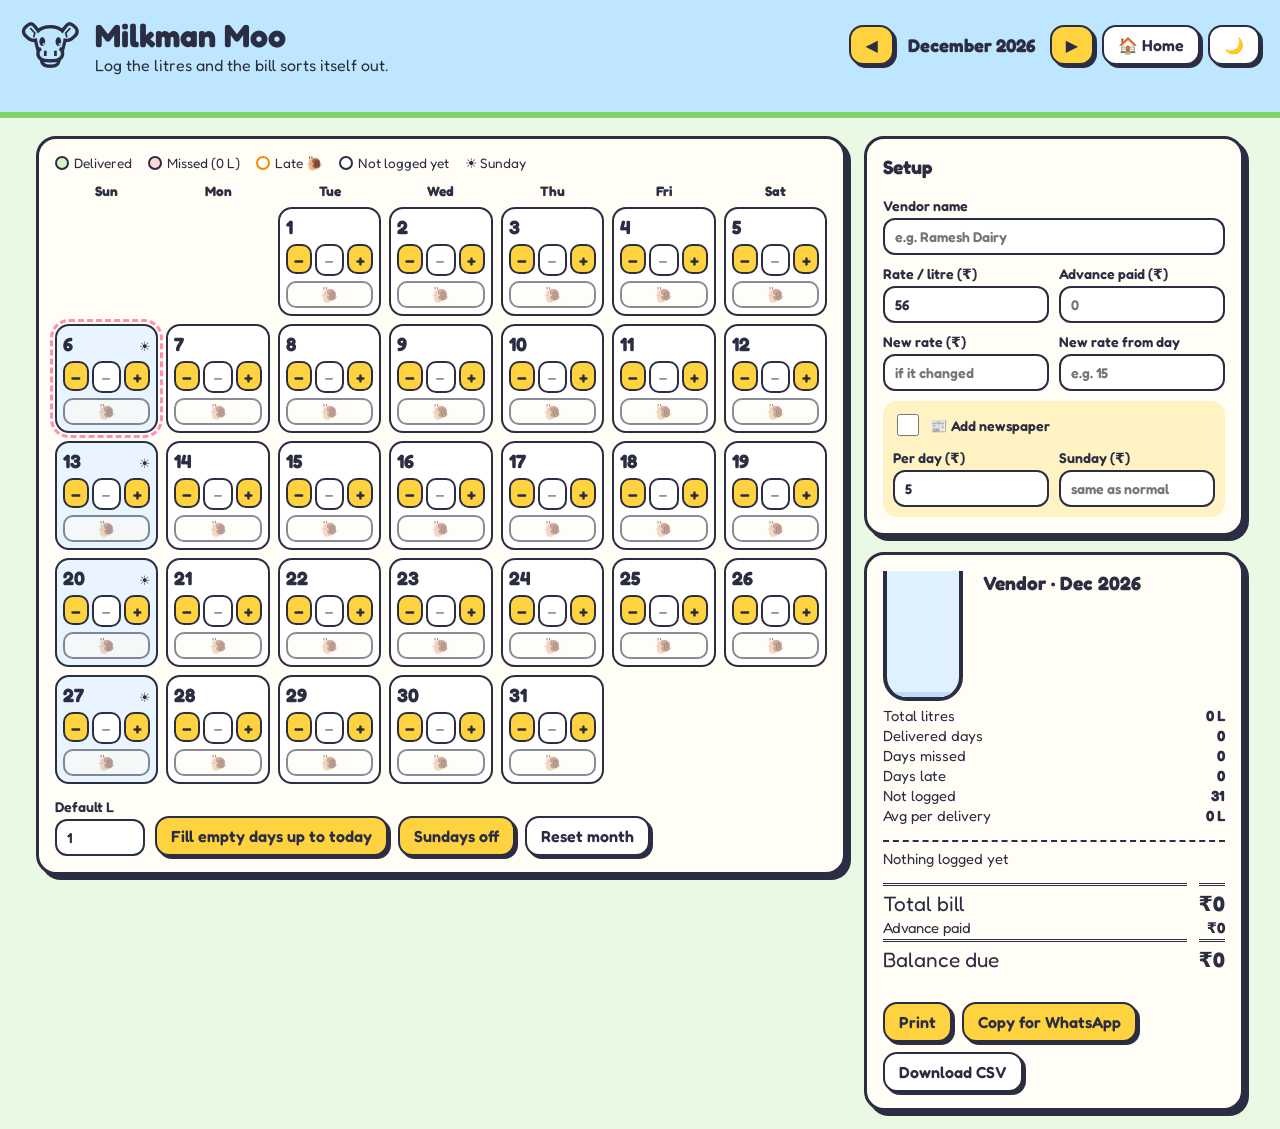
==== calculator.html @ 5333dde2 "Initial project setup" ====
<!DOCTYPE html>
<html lang="en" data-theme="light">
<head>
<meta charset="UTF-8">
<meta name="viewport" content="width=device-width, initial-scale=1">
<title>Milkman Moo - Monthly Bill Calculator</title>
<link href="https://fonts.googleapis.com/css2?family=Fredoka:wght@400;600;700&display=swap" rel="stylesheet">
<link rel="stylesheet" href="css/style.css">
</head>
<body>
<header>
  <div class="hin">
    <div id="cow" class="cow" aria-hidden="true">🐮</div>
    <div><h1>Milkman Moo</h1><p id="mood">Log the litres and the bill sorts itself out.</p></div>
    <nav class="mn">
      <button id="prev" aria-label="Previous month">◀</button>
      <strong id="monthLabel"></strong>
      <button id="next" aria-label="Next month">▶</button>
      <a class="btnlink" href="index.html">🏠 Home</a>
      <button id="theme" class="ghost" aria-label="Toggle dark mode">🌙</button>
    </nav>
  </div>
  <div class="bike" aria-hidden="true">🚲🥛</div>
</header>

<main>
<section class="card">
  <div class="legend noprint">
    <span><i class="dot ok"></i>Delivered</span><span><i class="dot miss"></i>Missed (0 L)</span>
    <span><i class="dot late"></i>Late 🐌</span><span><i class="dot"></i>Not logged yet</span><span>☀️ Sunday</span>
  </div>
  <div id="cal" class="cal"></div>
  <div class="btns noprint">
    <label class="inl">Default L<input id="defL" type="number" min="0" step="0.5" value="1"></label>
    <button id="fill">Fill empty days up to today</button>
    <button id="sundays">Sundays off</button>
    <button id="reset" class="ghost">Reset month</button>
  </div>
</section>

<aside>
  <section class="card settings noprint">
    <h2>Setup</h2>
    <label class="wide">Vendor name<input id="vendor" placeholder="e.g. Ramesh Dairy"></label>
    <label>Rate / litre (₹)<input id="rate" type="number" min="0" step="0.5" value="56"></label>
    <label>Advance paid (₹)<input id="advance" type="number" min="0" placeholder="0"></label>
    <label>New rate (₹)<input id="newRate" type="number" min="0" step="0.5" placeholder="if it changed"></label>
    <label>New rate from day<input id="newFrom" type="number" min="1" max="31" placeholder="e.g. 15"></label>
    <div class="paper wide">
      <label class="chk"><input id="paperOn" type="checkbox"> 📰 Add newspaper</label>
      <label>Per day (₹)<input id="paperRate" type="number" min="0" step="0.5" value="5"></label>
      <label>Sunday (₹)<input id="sunRate" type="number" min="0" step="0.5" placeholder="same as normal"></label>
    </div>
  </section>

  <section class="card bill">
    <div class="glass" aria-hidden="true"><div id="milk"></div></div>
    <div class="receipt">
      <h2 id="billTitle">Bill</h2>
      <dl class="stats">
        <dt>Total litres</dt><dd id="tLitres">0</dd>
        <dt>Delivered days</dt><dd id="tDel">0</dd>
        <dt>Days missed</dt><dd id="tMiss">0</dd>
        <dt>Days late</dt><dd id="tLate">0</dd>
        <dt>Not logged</dt><dd id="tPend">0</dd>
        <dt>Avg per delivery</dt><dd id="tAvg">0 L</dd>
      </dl>
      <dl id="lines" class="lines"></dl>
      <dl>
        <dt class="big">Total bill</dt><dd class="big" id="tTotal">₹0</dd>
        <dt>Advance paid</dt><dd id="tAdv">₹0</dd>
        <dt class="big">Balance due</dt><dd class="big" id="tDue">₹0</dd>
      </dl>
    </div>
    <div class="btns noprint wide">
      <button id="print">Print</button>
      <button id="copy">Copy for WhatsApp</button>
      <button id="csv" class="ghost">Download CSV</button>
      <p id="toast"></p>
    </div>
  </section>
</aside>
</main>
<script src="js/app.js"></script>
</body>
</html>
---- css/style.css ----
:root{--page:#e9f9e4;--sky:#bfe6ff;--grass:#7fd36b;--card:#fffdf5;--field:#fff;--ink:#2b2d42;--sun:#ffd23f;--pink:#ff8fab;--ok:#d4f5cc;--miss:#ffd6d6;--late:#f08c00;--paperbg:#fff3c4;--sunbg:#e8f4ff}
[data-theme=dark]{--page:#14172b;--sky:#232a55;--grass:#3e8f3a;--card:#1e2240;--field:#2a2f55;--ink:#f3f1e7;--ok:#24472a;--miss:#5a2630;--paperbg:#3b3520;--sunbg:#26335a}
*{box-sizing:border-box}
body{margin:0;font-family:'Fredoka',system-ui,sans-serif;color:var(--ink);background:var(--page)}
header{position:relative;overflow:hidden;background:var(--sky);border-bottom:6px solid var(--grass);padding:14px 20px 36px}
.hin{max-width:1240px;margin:0 auto;display:flex;align-items:center;gap:14px;flex-wrap:wrap;position:relative;z-index:1}
h1{margin:0;font-size:2rem}h2{margin:0 0 8px;font-size:1.2rem}header p{margin:0}
.cow{font-size:3.2rem;animation:wob 2.4s ease-in-out infinite}
.mn{margin-left:auto;display:flex;align-items:center;gap:8px}
#monthLabel{min-width:140px;text-align:center;font-size:1.15rem}
.bike{position:absolute;left:100%;bottom:2px;font-size:2rem;animation:ride 14s linear infinite}
@keyframes wob{50%{transform:rotate(-8deg) scale(1.08)}}
@keyframes ride{to{transform:translateX(-120vw)}}
main{max-width:1240px;margin:18px auto;padding:0 16px;display:grid;gap:18px;align-items:start}
aside{display:grid;gap:16px;order:-1}
.card{background:var(--card);border:3px solid var(--ink);border-radius:20px;box-shadow:5px 5px 0 var(--ink);padding:16px}
label{display:grid;gap:4px;font-weight:600;font-size:.88rem}
input{font:inherit;color:var(--ink);padding:8px 10px;border:2.5px solid var(--ink);border-radius:12px;background:var(--field);width:100%}
input:focus-visible,button:focus-visible{outline:3px solid var(--pink);outline-offset:2px}
button{font:inherit;font-weight:600;color:#2b2d42;padding:8px 14px;border:2.5px solid var(--ink);border-radius:14px;background:var(--sun);cursor:pointer;box-shadow:3px 3px 0 var(--ink);transition:transform .1s}
button:active{transform:translate(2px,2px);box-shadow:1px 1px 0 var(--ink)}
button.ghost{background:var(--field);color:var(--ink)}
.settings{display:grid;grid-template-columns:1fr 1fr;gap:10px}
.settings h2,.wide{grid-column:1/-1}
.paper{display:grid;grid-template-columns:1fr 1fr;gap:10px;background:var(--paperbg);border-radius:14px;padding:10px}
.chk{display:flex;align-items:center;gap:8px;grid-column:1/-1}.chk input{width:22px;height:22px}
.btns{display:flex;flex-wrap:wrap;gap:10px;align-items:end;margin-top:14px}
.inl{width:90px}
.legend{display:flex;flex-wrap:wrap;gap:6px 16px;font-size:.85rem;margin-bottom:12px}
.dot{display:inline-block;width:14px;height:14px;border-radius:50%;border:2px solid var(--ink);margin-right:5px;vertical-align:-2px;background:var(--field)}
.dot.ok{background:var(--ok)}.dot.miss{background:var(--miss)}.dot.late{background:var(--field);border-color:var(--late)}
.cal{display:grid;grid-template-columns:repeat(auto-fill,minmax(130px,1fr));gap:8px}
.wd{display:none}
.day{background:var(--field);border:2.5px solid var(--ink);border-radius:14px;padding:6px;display:grid;gap:5px}
.day.sun{background:var(--sunbg)}
.day.ok{background:var(--ok)}.day.miss{background:var(--miss)}
.day.late{border-color:var(--late);box-shadow:inset 0 0 0 2px var(--late)}
.day.today{outline:3px dashed var(--pink);outline-offset:2px}
.dh{display:flex;justify-content:space-between;align-items:baseline;font-size:.8rem}.dn{font-size:1.2rem;font-weight:700}
.st{display:grid;grid-template-columns:26px 1fr 26px;gap:3px}
.st button{padding:0;height:30px;box-shadow:none;border-radius:10px;font-size:1.1rem}
.st input{padding:4px;text-align:center;border-radius:10px;-moz-appearance:textfield}
.st input::-webkit-inner-spin-button{display:none}
.tg{display:flex;gap:6px}
.tg .t{flex:1;padding:2px;box-shadow:none;border-radius:10px;background:var(--card);opacity:.55;font-size:.95rem}
.tg .t.on{opacity:1;background:var(--sun)}
.tg .t[data-a=late].on{background:#ffcf99}
body:not(.paperOn) .tp{display:none}
.bill{display:grid;grid-template-columns:84px 1fr;gap:6px 16px}
.glass{width:80px;height:130px;border:4px solid var(--ink);border-top:none;border-radius:0 0 24px 24px;overflow:hidden;display:flex;align-items:flex-end;background:#dff0ff}
#milk{width:100%;height:0;background:#fff;border-top:5px solid #bcdcf5;transition:height .6s cubic-bezier(.3,1.5,.5,1)}
dl{display:grid;grid-template-columns:1fr auto;gap:3px 12px;margin:0 0 10px;font-size:.92rem}
dd{margin:0;font-weight:700;text-align:right}
.lines{border-top:2px dashed var(--ink);padding-top:8px}
.big{font-size:1.3rem;border-top:3px double var(--ink);padding-top:5px}
.stats{grid-column:1/-1}
.bill .receipt{display:contents}
.bill h2{grid-column:2}.bill .stats{grid-column:1/-1}.bill .lines,.bill dl{grid-column:1/-1}
#toast{margin:0;font-weight:600;font-size:.9rem}
.pop{animation:pop .4s}
@keyframes pop{50%{transform:scale(1.25)}}
.cf{position:fixed;top:-40px;font-size:1.6rem;z-index:9;animation:fall 2.4s linear forwards}
@keyframes fall{to{transform:translateY(115vh) rotate(360deg)}}
@media(min-width:1100px){
 main{grid-template-columns:1fr 380px}
 aside{order:0;position:sticky;top:12px}
 .cal{grid-template-columns:repeat(7,1fr)}
 .wd{display:block;text-align:center;font-size:.85rem}
 .day.first{grid-column-start:var(--c)}
 .dw{display:none}
}
@media(prefers-reduced-motion:reduce){*{animation:none!important;transition:none!important}}
@media print{body{background:#fff}header,.noprint,.settings,.cal{display:none!important}main{display:block}aside{position:static}.card{box-shadow:none}}
.btnlink{font-weight:600;padding:8px 14px;border:2.5px solid var(--ink);border-radius:14px;background:var(--field);color:var(--ink);text-decoration:none;box-shadow:3px 3px 0 var(--ink)}
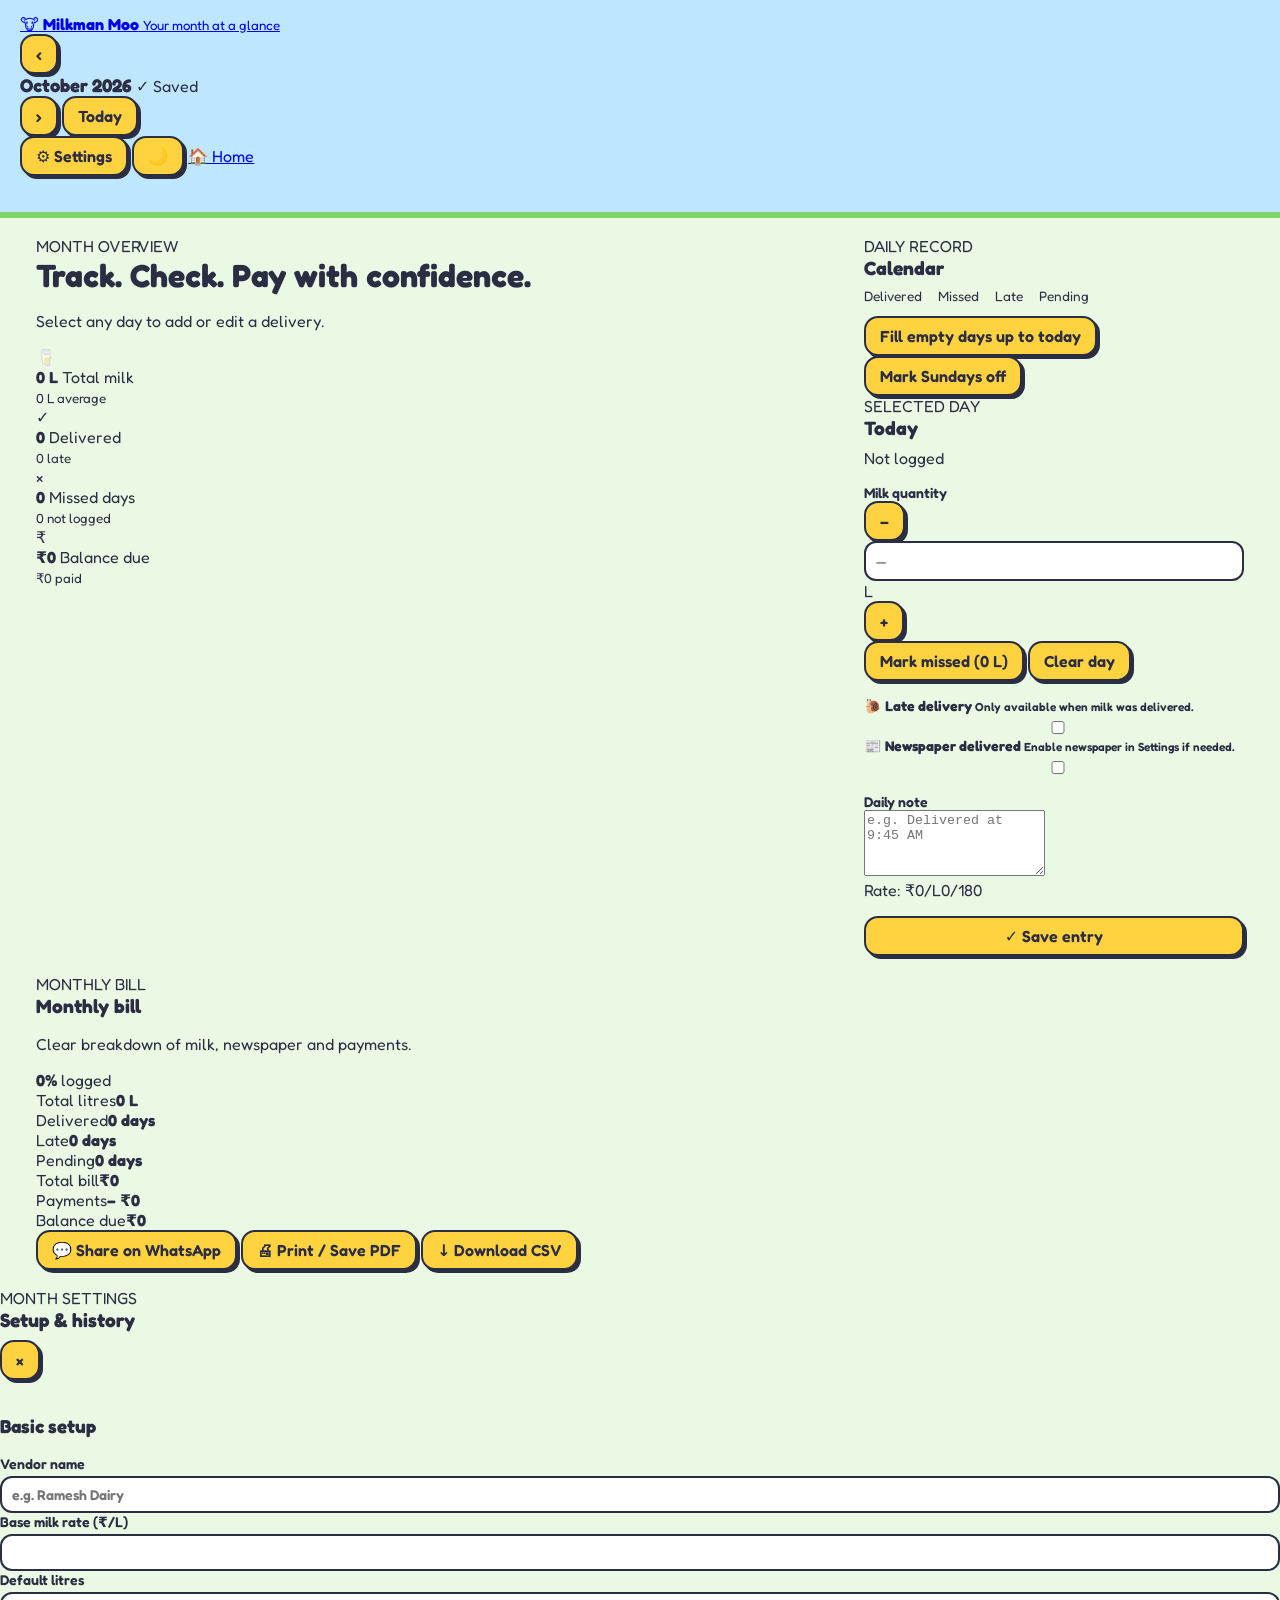
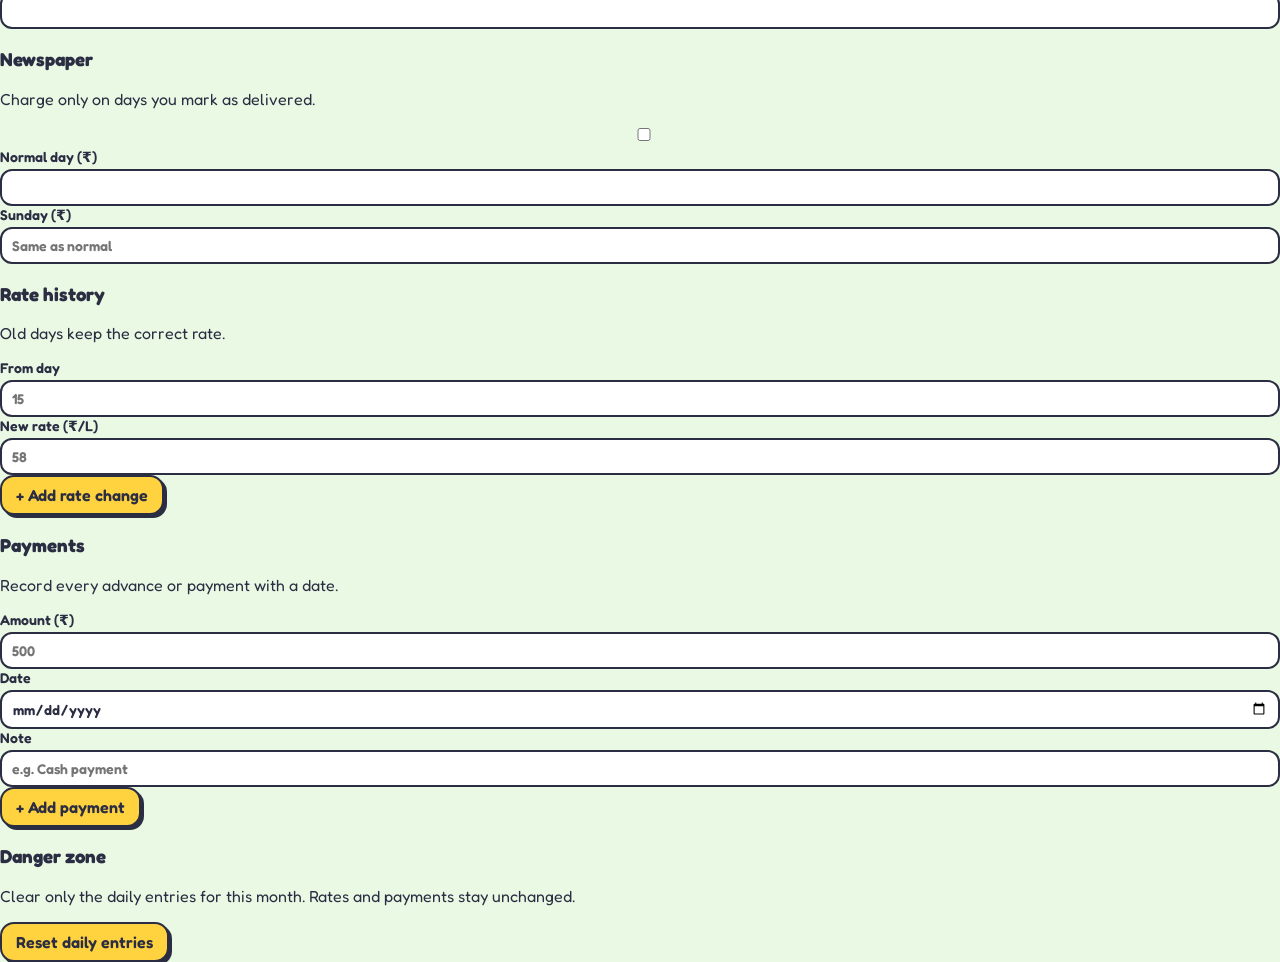
==== commit 279353fd: "Add files via upload" ====
--- a/calculator.html
+++ b/calculator.html
@@ -1,86 +1,311 @@
 <!DOCTYPE html>
 <html lang="en" data-theme="light">
 <head>
-<meta charset="UTF-8">
-<meta name="viewport" content="width=device-width, initial-scale=1">
-<title>Milkman Moo - Monthly Bill Calculator</title>
-<link href="https://fonts.googleapis.com/css2?family=Fredoka:wght@400;600;700&display=swap" rel="stylesheet">
-<link rel="stylesheet" href="css/style.css">
+  <meta charset="UTF-8">
+  <meta name="viewport" content="width=device-width, initial-scale=1">
+  <meta name="description" content="Track daily milk deliveries, newspaper charges, payments and monthly bills.">
+  <title>Milkman Moo - Monthly Bill Calculator</title>
+  <link href="https://fonts.googleapis.com/css2?family=Fredoka:wght@400;500;600;700&display=swap" rel="stylesheet">
+  <link rel="stylesheet" href="css/style.css">
+  <link rel="stylesheet" href="css/calculator.css">
 </head>
-<body>
-<header>
-  <div class="hin">
-    <div id="cow" class="cow" aria-hidden="true">🐮</div>
-    <div><h1>Milkman Moo</h1><p id="mood">Log the litres and the bill sorts itself out.</p></div>
-    <nav class="mn">
-      <button id="prev" aria-label="Previous month">◀</button>
-      <strong id="monthLabel"></strong>
-      <button id="next" aria-label="Next month">▶</button>
-      <a class="btnlink" href="index.html">🏠 Home</a>
-      <button id="theme" class="ghost" aria-label="Toggle dark mode">🌙</button>
-    </nav>
-  </div>
-  <div class="bike" aria-hidden="true">🚲🥛</div>
-</header>
-
-<main>
-<section class="card">
-  <div class="legend noprint">
-    <span><i class="dot ok"></i>Delivered</span><span><i class="dot miss"></i>Missed (0 L)</span>
-    <span><i class="dot late"></i>Late 🐌</span><span><i class="dot"></i>Not logged yet</span><span>☀️ Sunday</span>
-  </div>
-  <div id="cal" class="cal"></div>
-  <div class="btns noprint">
-    <label class="inl">Default L<input id="defL" type="number" min="0" step="0.5" value="1"></label>
-    <button id="fill">Fill empty days up to today</button>
-    <button id="sundays">Sundays off</button>
-    <button id="reset" class="ghost">Reset month</button>
-  </div>
-</section>
-
-<aside>
-  <section class="card settings noprint">
-    <h2>Setup</h2>
-    <label class="wide">Vendor name<input id="vendor" placeholder="e.g. Ramesh Dairy"></label>
-    <label>Rate / litre (₹)<input id="rate" type="number" min="0" step="0.5" value="56"></label>
-    <label>Advance paid (₹)<input id="advance" type="number" min="0" placeholder="0"></label>
-    <label>New rate (₹)<input id="newRate" type="number" min="0" step="0.5" placeholder="if it changed"></label>
-    <label>New rate from day<input id="newFrom" type="number" min="1" max="31" placeholder="e.g. 15"></label>
-    <div class="paper wide">
-      <label class="chk"><input id="paperOn" type="checkbox"> 📰 Add newspaper</label>
-      <label>Per day (₹)<input id="paperRate" type="number" min="0" step="0.5" value="5"></label>
-      <label>Sunday (₹)<input id="sunRate" type="number" min="0" step="0.5" placeholder="same as normal"></label>
+<body class="calculator-page">
+
+  <header class="app-header noprint">
+    <div class="app-header-inner">
+      <a class="app-brand" href="index.html" aria-label="Milkman Moo home">
+        <span class="app-brand-icon">🐮</span>
+        <span>
+          <strong>Milkman Moo</strong>
+          <small id="moodText">Your month at a glance</small>
+        </span>
+      </a>
+
+      <div class="month-switcher" aria-label="Month navigation">
+        <button id="prevMonth" class="icon-btn" type="button" title="Previous month">‹</button>
+        <div class="month-title-wrap">
+          <strong id="monthLabel">October 2026</strong>
+          <span id="saveStatus" class="save-status">✓ Saved</span>
+        </div>
+        <button id="nextMonth" class="icon-btn" type="button" title="Next month">›</button>
+        <button id="todayBtn" class="soft-btn" type="button">Today</button>
+      </div>
+
+      <nav class="header-actions" aria-label="Calculator actions">
+        <button id="settingsBtn" class="soft-btn" type="button" title="Open settings">⚙ Settings</button>
+        <button id="themeBtn" class="icon-btn" type="button" title="Toggle dark mode">🌙</button>
+        <a class="soft-link" href="index.html">🏠 Home</a>
+      </nav>
     </div>
-  </section>
-
-  <section class="card bill">
-    <div class="glass" aria-hidden="true"><div id="milk"></div></div>
-    <div class="receipt">
-      <h2 id="billTitle">Bill</h2>
-      <dl class="stats">
-        <dt>Total litres</dt><dd id="tLitres">0</dd>
-        <dt>Delivered days</dt><dd id="tDel">0</dd>
-        <dt>Days missed</dt><dd id="tMiss">0</dd>
-        <dt>Days late</dt><dd id="tLate">0</dd>
-        <dt>Not logged</dt><dd id="tPend">0</dd>
-        <dt>Avg per delivery</dt><dd id="tAvg">0 L</dd>
-      </dl>
-      <dl id="lines" class="lines"></dl>
-      <dl>
-        <dt class="big">Total bill</dt><dd class="big" id="tTotal">₹0</dd>
-        <dt>Advance paid</dt><dd id="tAdv">₹0</dd>
-        <dt class="big">Balance due</dt><dd class="big" id="tDue">₹0</dd>
-      </dl>
+  </header>
+
+  <main class="app-shell">
+
+    <section class="overview-section" aria-labelledby="overviewTitle">
+      <div class="section-heading-row">
+        <div>
+          <span class="eyebrow">MONTH OVERVIEW</span>
+          <h1 id="overviewTitle">Track. Check. Pay with confidence.</h1>
+        </div>
+        <p id="overviewHint">Select any day to add or edit a delivery.</p>
+      </div>
+
+      <div class="summary-grid">
+        <article class="summary-card summary-milk">
+          <span class="summary-icon">🥛</span>
+          <div>
+            <strong id="summaryLitres">0 L</strong>
+            <span>Total milk</span>
+          </div>
+          <small id="summaryAvg">0 L average</small>
+        </article>
+
+        <article class="summary-card summary-delivered">
+          <span class="summary-icon">✓</span>
+          <div>
+            <strong id="summaryDelivered">0</strong>
+            <span>Delivered</span>
+          </div>
+          <small id="summaryLate">0 late</small>
+        </article>
+
+        <article class="summary-card summary-missed">
+          <span class="summary-icon">×</span>
+          <div>
+            <strong id="summaryMissed">0</strong>
+            <span>Missed days</span>
+          </div>
+          <small id="summaryPending">0 not logged</small>
+        </article>
+
+        <article class="summary-card summary-balance">
+          <span class="summary-icon">₹</span>
+          <div>
+            <strong id="summaryBalance">₹0</strong>
+            <span id="summaryBalanceLabel">Balance due</span>
+          </div>
+          <small id="summaryPayments">₹0 paid</small>
+        </article>
+      </div>
+    </section>
+
+    <section class="workspace-grid">
+      <section class="panel calendar-panel">
+        <div class="panel-head">
+          <div>
+            <span class="eyebrow">DAILY RECORD</span>
+            <h2>Calendar</h2>
+          </div>
+          <div class="legend" aria-label="Calendar legend">
+            <span><i class="legend-dot delivered"></i>Delivered</span>
+            <span><i class="legend-dot missed"></i>Missed</span>
+            <span><i class="legend-dot late"></i>Late</span>
+            <span><i class="legend-dot pending"></i>Pending</span>
+          </div>
+        </div>
+
+        <div id="calendar" class="calendar" aria-live="polite"></div>
+
+        <div class="calendar-actions noprint">
+          <button id="fillToTodayBtn" class="primary-btn" type="button">Fill empty days up to today</button>
+          <button id="sundaysOffBtn" class="soft-btn" type="button">Mark Sundays off</button>
+        </div>
+      </section>
+
+      <aside class="panel day-editor noprint" aria-labelledby="selectedDateLabel">
+        <div class="day-editor-head">
+          <div>
+            <span class="eyebrow">SELECTED DAY</span>
+            <h2 id="selectedDateLabel">Today</h2>
+          </div>
+          <span id="selectedStatus" class="status-chip pending">Not logged</span>
+        </div>
+
+        <div class="editor-block">
+          <label for="qtyInput">Milk quantity</label>
+          <div class="quantity-control">
+            <button id="qtyMinus" class="qty-btn" type="button" aria-label="Decrease milk">−</button>
+            <div class="quantity-input-wrap">
+              <input id="qtyInput" type="number" min="0" step="0.5" inputmode="decimal" placeholder="—">
+              <span>L</span>
+            </div>
+            <button id="qtyPlus" class="qty-btn" type="button" aria-label="Increase milk">+</button>
+          </div>
+          <div class="editor-shortcuts">
+            <button id="missedBtn" class="soft-btn" type="button">Mark missed (0 L)</button>
+            <button id="clearDayBtn" class="text-btn danger-text" type="button">Clear day</button>
+          </div>
+        </div>
+
+        <div class="editor-block toggle-list">
+          <label class="toggle-row">
+            <span>
+              <strong>🐌 Late delivery</strong>
+              <small>Only available when milk was delivered.</small>
+            </span>
+            <input id="lateToggle" type="checkbox">
+          </label>
+
+          <label class="toggle-row">
+            <span>
+              <strong>📰 Newspaper delivered</strong>
+              <small id="paperToggleHelp">Enable newspaper in Settings if needed.</small>
+            </span>
+            <input id="paperToggle" type="checkbox">
+          </label>
+        </div>
+
+        <div class="editor-block">
+          <label for="noteInput">Daily note</label>
+          <textarea id="noteInput" rows="4" maxlength="180" placeholder="e.g. Delivered at 9:45 AM"></textarea>
+          <div class="note-meta"><span id="rateForSelectedDay">Rate: ₹0/L</span><span id="noteCount">0/180</span></div>
+        </div>
+
+        <button id="saveDayBtn" class="primary-btn full-btn" type="button">✓ Save entry</button>
+      </aside>
+    </section>
+
+    <section class="panel bill-panel" aria-labelledby="billTitle">
+      <div class="bill-top">
+        <div>
+          <span class="eyebrow">MONTHLY BILL</span>
+          <h2 id="billTitle">Monthly bill</h2>
+          <p id="billSubtitle">Clear breakdown of milk, newspaper and payments.</p>
+        </div>
+
+        <div id="progressRing" class="progress-ring" style="--p:0%" aria-label="Month logging progress">
+          <div>
+            <strong id="progressPct">0%</strong>
+            <span>logged</span>
+          </div>
+        </div>
+      </div>
+
+      <div class="bill-stats">
+        <div><span>Total litres</span><strong id="billLitres">0 L</strong></div>
+        <div><span>Delivered</span><strong id="billDelivered">0 days</strong></div>
+        <div><span>Late</span><strong id="billLate">0 days</strong></div>
+        <div><span>Pending</span><strong id="billPending">0 days</strong></div>
+      </div>
+
+      <div id="billLines" class="bill-lines"></div>
+
+      <div class="bill-totals">
+        <div><span>Total bill</span><strong id="billTotal">₹0</strong></div>
+        <div><span>Payments</span><strong id="billPayments">− ₹0</strong></div>
+        <div class="balance-row"><span id="balanceLabel">Balance due</span><strong id="billBalance">₹0</strong></div>
+      </div>
+
+      <div class="bill-actions noprint">
+        <button id="whatsappBtn" class="primary-btn" type="button">💬 Share on WhatsApp</button>
+        <button id="printBtn" class="soft-btn" type="button">🖨 Print / Save PDF</button>
+        <button id="csvBtn" class="soft-btn" type="button">↓ Download CSV</button>
+      </div>
+    </section>
+  </main>
+
+  <div id="drawerBackdrop" class="drawer-backdrop noprint" hidden></div>
+
+  <aside id="settingsDrawer" class="settings-drawer noprint" aria-hidden="true" aria-labelledby="settingsTitle">
+    <div class="drawer-head">
+      <div>
+        <span class="eyebrow">MONTH SETTINGS</span>
+        <h2 id="settingsTitle">Setup & history</h2>
+      </div>
+      <button id="closeSettingsBtn" class="icon-btn" type="button" aria-label="Close settings">×</button>
     </div>
-    <div class="btns noprint wide">
-      <button id="print">Print</button>
-      <button id="copy">Copy for WhatsApp</button>
-      <button id="csv" class="ghost">Download CSV</button>
-      <p id="toast"></p>
+
+    <div class="drawer-scroll">
+      <section class="settings-section">
+        <h3>Basic setup</h3>
+        <label>Vendor name
+          <input id="vendorInput" type="text" maxlength="60" placeholder="e.g. Ramesh Dairy">
+        </label>
+
+        <div class="two-col">
+          <label>Base milk rate (₹/L)
+            <input id="baseRateInput" type="number" min="0" step="0.5">
+          </label>
+          <label>Default litres
+            <input id="defaultLInput" type="number" min="0" step="0.5">
+          </label>
+        </div>
+      </section>
+
+      <section class="settings-section">
+        <div class="settings-title-row">
+          <div>
+            <h3>Newspaper</h3>
+            <p>Charge only on days you mark as delivered.</p>
+          </div>
+          <label class="switch"><input id="paperOnInput" type="checkbox"><span></span></label>
+        </div>
+
+        <div class="two-col">
+          <label>Normal day (₹)
+            <input id="paperRateInput" type="number" min="0" step="0.5">
+          </label>
+          <label>Sunday (₹)
+            <input id="sunRateInput" type="number" min="0" step="0.5" placeholder="Same as normal">
+          </label>
+        </div>
+      </section>
+
+      <section class="settings-section">
+        <div class="settings-title-row">
+          <div>
+            <h3>Rate history</h3>
+            <p>Old days keep the correct rate.</p>
+          </div>
+        </div>
+
+        <div id="rateHistoryList" class="history-list"></div>
+
+        <div class="history-add-grid">
+          <label>From day
+            <input id="newRateDayInput" type="number" min="2" max="31" placeholder="15">
+          </label>
+          <label>New rate (₹/L)
+            <input id="newRateValueInput" type="number" min="0" step="0.5" placeholder="58">
+          </label>
+          <button id="addRateBtn" class="soft-btn" type="button">+ Add rate change</button>
+        </div>
+      </section>
+
+      <section class="settings-section">
+        <div class="settings-title-row">
+          <div>
+            <h3>Payments</h3>
+            <p>Record every advance or payment with a date.</p>
+          </div>
+        </div>
+
+        <div id="paymentHistoryList" class="history-list"></div>
+
+        <div class="payment-add-grid">
+          <label>Amount (₹)
+            <input id="paymentAmountInput" type="number" min="0" step="0.5" placeholder="500">
+          </label>
+          <label>Date
+            <input id="paymentDateInput" type="date">
+          </label>
+          <label class="wide-field">Note
+            <input id="paymentNoteInput" type="text" maxlength="80" placeholder="e.g. Cash payment">
+          </label>
+          <button id="addPaymentBtn" class="soft-btn wide-field" type="button">+ Add payment</button>
+        </div>
+      </section>
+
+      <section class="settings-section danger-zone">
+        <h3>Danger zone</h3>
+        <p>Clear only the daily entries for this month. Rates and payments stay unchanged.</p>
+        <button id="resetMonthBtn" class="danger-btn" type="button">Reset daily entries</button>
+      </section>
     </div>
-  </section>
-</aside>
-</main>
-<script src="js/app.js"></script>
+  </aside>
+
+  <div id="toast" class="toast noprint" role="status" aria-live="polite"></div>
+
+  <script src="js/app.js"></script>
 </body>
 </html>
